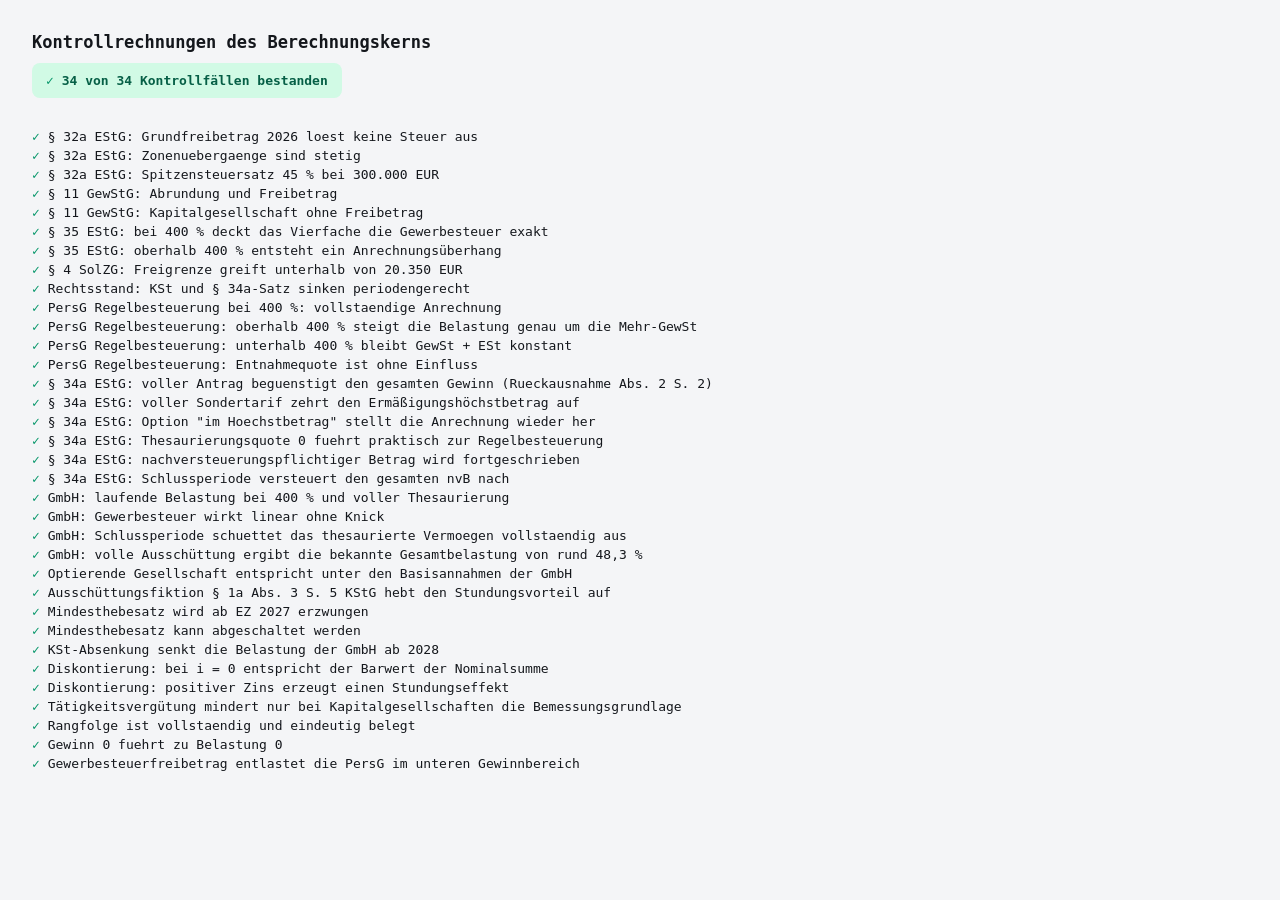
==== tests/index.html @ 8e364d9c "Add files via upload" ====
<!doctype html>
<html lang="de">
  <head>
    <meta charset="utf-8" />
    <title>Kontrollrechnungen &ndash; Steuerbelastungsvergleich</title>
    <style>
      body {
        font-family: ui-monospace, SFMono-Regular, Menlo, monospace;
        margin: 32px;
        background: #f4f5f7;
        color: #14171c;
        font-size: 13px;
      }
      h1 {
        font-size: 17px;
      }
      #summe {
        padding: 10px 14px;
        border-radius: 8px;
        font-weight: 700;
        display: inline-block;
        margin-bottom: 18px;
      }
      #summe.ok {
        background: #d1fae5;
        color: #065f46;
      }
      #summe.fehler {
        background: #fee2e2;
        color: #991b1b;
      }
      li {
        margin-bottom: 4px;
        list-style: none;
      }
      ul {
        padding: 0;
      }
      .ok::before {
        content: '\2713  ';
        color: #059669;
        font-weight: 700;
      }
      .fehler::before {
        content: '\2717  ';
        color: #dc2626;
        font-weight: 700;
      }
      .fehler {
        color: #991b1b;
      }
      .meldung {
        color: #b91c1c;
        padding-left: 22px;
      }
    </style>
  </head>
  <body>
    <h1>Kontrollrechnungen des Berechnungskerns</h1>
    <div id="summe">läuft …</div>
    <ul id="liste"></ul>
    <script type="module">
      import { laufeTests } from './tests.js';
      const { ergebnisse, bestanden, gesamt } = laufeTests();
      const summe = document.getElementById('summe');
      summe.textContent = `${bestanden} von ${gesamt} Kontrollfällen bestanden`;
      summe.className = bestanden === gesamt ? 'ok' : 'fehler';
      document.getElementById('liste').innerHTML = ergebnisse
        .map(
          (r) =>
            `<li class="${r.ok ? 'ok' : 'fehler'}">${r.name}</li>` +
            (r.ok ? '' : `<li class="meldung">${r.fehler}</li>`)
        )
        .join('');
      console.log(`TESTERGEBNIS ${bestanden}/${gesamt}`);
      ergebnisse.filter((r) => !r.ok).forEach((r) => console.error(`FEHLER: ${r.name} -> ${r.fehler}`));
    </script>
  </body>
</html>
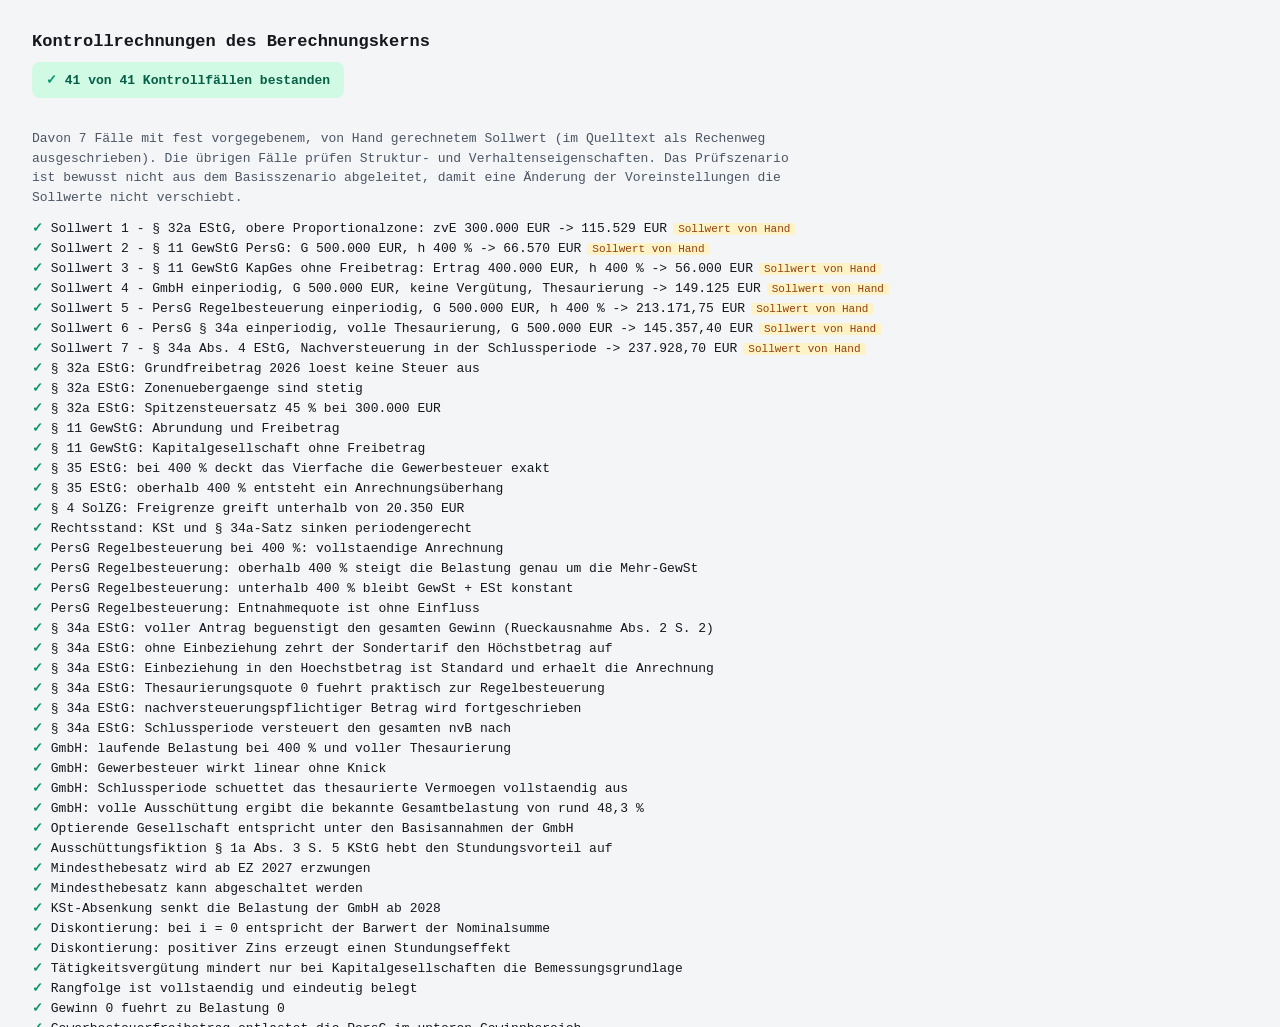
==== commit 552f0630: "Add files via upload" ====
--- a/tests/index.html
+++ b/tests/index.html
@@ -53,26 +53,48 @@
         color: #b91c1c;
         padding-left: 22px;
       }
+      .marke {
+        display: inline-block;
+        margin-left: 6px;
+        padding: 0 5px;
+        font-size: 11px;
+        color: #92400e;
+        background: #fef3c7;
+        border-radius: 3px;
+      }
+      p.erlaeuterung {
+        max-width: 60em;
+        line-height: 1.5;
+        color: #4b5563;
+      }
     </style>
   </head>
   <body>
     <h1>Kontrollrechnungen des Berechnungskerns</h1>
     <div id="summe">läuft …</div>
+    <p class="erlaeuterung" id="erlaeuterung"></p>
     <ul id="liste"></ul>
     <script type="module">
       import { laufeTests } from './tests.js';
-      const { ergebnisse, bestanden, gesamt } = laufeTests();
+      const { ergebnisse, bestanden, gesamt, handgerechnet } = laufeTests();
       const summe = document.getElementById('summe');
       summe.textContent = `${bestanden} von ${gesamt} Kontrollfällen bestanden`;
       summe.className = bestanden === gesamt ? 'ok' : 'fehler';
+      document.getElementById('erlaeuterung').textContent =
+        `Davon ${handgerechnet} Fälle mit fest vorgegebenem, von Hand gerechnetem Sollwert ` +
+        `(im Quelltext als Rechenweg ausgeschrieben). Die übrigen Fälle prüfen Struktur- und ` +
+        `Verhaltenseigenschaften. Das Prüfszenario ist bewusst nicht aus dem Basisszenario ` +
+        `abgeleitet, damit eine Änderung der Voreinstellungen die Sollwerte nicht verschiebt.`;
       document.getElementById('liste').innerHTML = ergebnisse
         .map(
           (r) =>
-            `<li class="${r.ok ? 'ok' : 'fehler'}">${r.name}</li>` +
+            `<li class="${r.ok ? 'ok' : 'fehler'}">${r.name}` +
+            (r.handgerechnet ? '<span class="marke">Sollwert von Hand</span>' : '') +
+            `</li>` +
             (r.ok ? '' : `<li class="meldung">${r.fehler}</li>`)
         )
         .join('');
-      console.log(`TESTERGEBNIS ${bestanden}/${gesamt}`);
+      console.log(`TESTERGEBNIS ${bestanden}/${gesamt} (${handgerechnet} handgerechnet)`);
       ergebnisse.filter((r) => !r.ok).forEach((r) => console.error(`FEHLER: ${r.name} -> ${r.fehler}`));
     </script>
   </body>
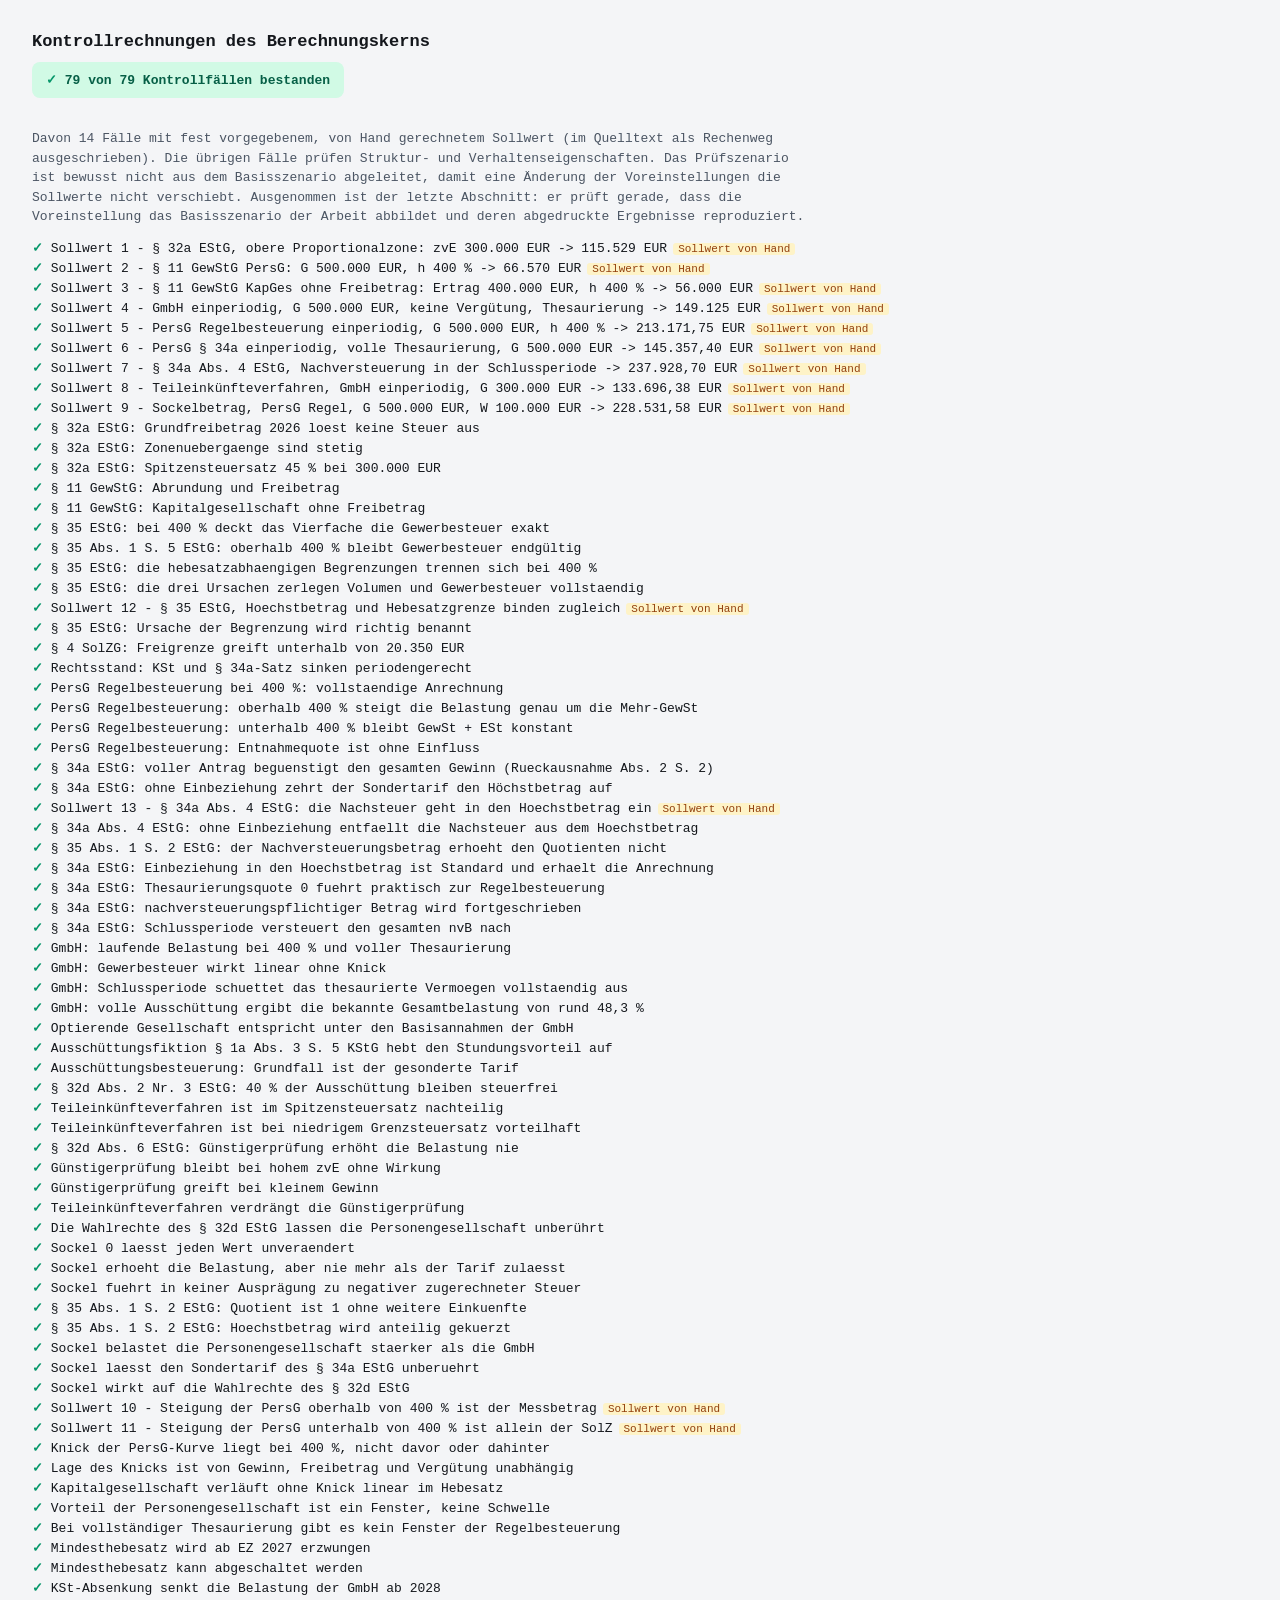
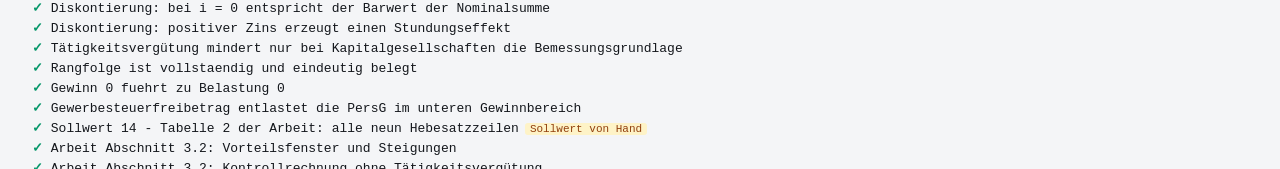
==== commit d97390e3: "Add files via upload" ====
--- a/tests/index.html
+++ b/tests/index.html
@@ -84,7 +84,9 @@
         `Davon ${handgerechnet} Fälle mit fest vorgegebenem, von Hand gerechnetem Sollwert ` +
         `(im Quelltext als Rechenweg ausgeschrieben). Die übrigen Fälle prüfen Struktur- und ` +
         `Verhaltenseigenschaften. Das Prüfszenario ist bewusst nicht aus dem Basisszenario ` +
-        `abgeleitet, damit eine Änderung der Voreinstellungen die Sollwerte nicht verschiebt.`;
+        `abgeleitet, damit eine Änderung der Voreinstellungen die Sollwerte nicht verschiebt. ` +
+        `Ausgenommen ist der letzte Abschnitt: er prüft gerade, dass die Voreinstellung das ` +
+        `Basisszenario der Arbeit abbildet und deren abgedruckte Ergebnisse reproduziert.`;
       document.getElementById('liste').innerHTML = ergebnisse
         .map(
           (r) =>
